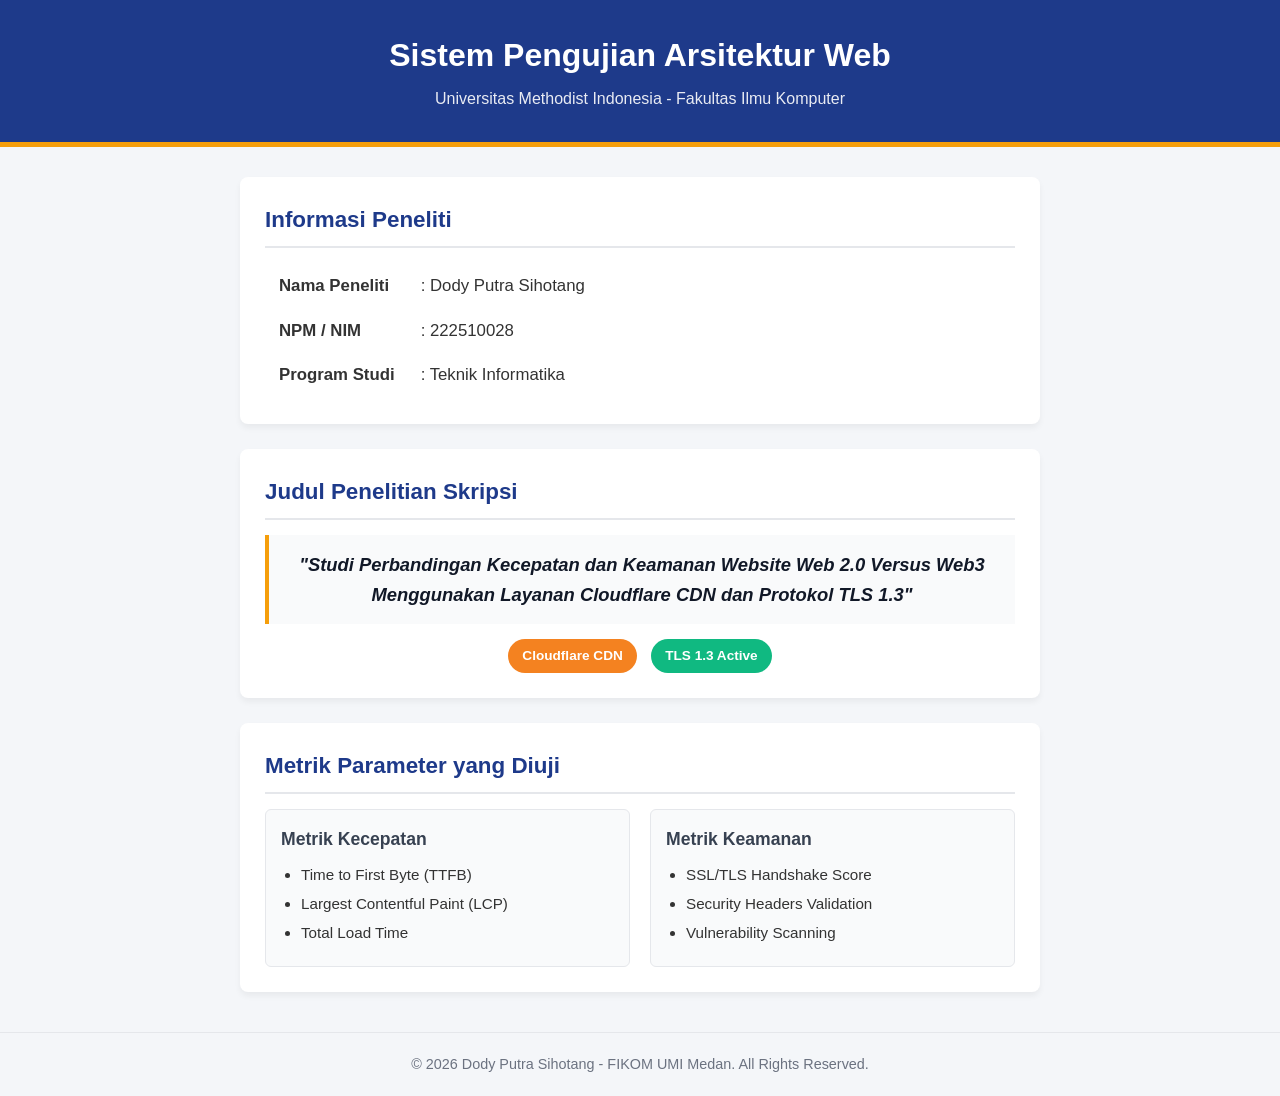
==== index.html @ 550c1a02 "Add files via upload" ====
<!DOCTYPE html>
<html lang="id">
<head>
    <meta charset="UTF-8">
    <meta name="viewport" content="width=device-width, initial-scale=1.0">
    <title>Infrastruktur Web Komparatif - Dody Putra Sihotang</title>
    <link rel="stylesheet" href="style.css">
</head>
<body>

    <header>
        <div class="container">
            <h1>Sistem Pengujian Arsitektur Web</h1>
            <p>Universitas Methodist Indonesia - Fakultas Ilmu Komputer</p>
        </div>
    </header>

    <main class="container">
        <section class="profile-card">
            <h2>Informasi Peneliti</h2>
            <table class="table-profile">
                <tr>
                    <td><strong>Nama Peneliti</strong></td>
                    <td>: Dody Putra Sihotang</td>
                </tr>
                <tr>
                    <td><strong>NPM / NIM</strong></td>
                    <td>: 222510028</td>
                </tr>
                <tr>
                    <td><strong>Program Studi</strong></td>
                    <td>: Teknik Informatika</td>
                </tr>
            </table>
        </section>

        <section class="research-card">
            <h2>Judul Penelitian Skripsi</h2>
            <p class="thesis-title">
                "Studi Perbandingan Kecepatan dan Keamanan Website Web 2.0 Versus Web3 
                Menggunakan Layanan Cloudflare CDN dan Protokol TLS 1.3"
            </p>
            <div class="badge-container">
                <span class="badge cdn">Cloudflare CDN</span>
                <span class="badge tls">TLS 1.3 Active</span>
            </div>
        </section>

        <section class="metrics-card">
            <h2>Metrik Parameter yang Diuji</h2>
            <div class="grid-metrics">
                <div class="metric-item">
                    <h3>Metrik Kecepatan</h3>
                    <ul>
                        <li>Time to First Byte (TTFB)</li>
                        <li>Largest Contentful Paint (LCP)</li>
                        <li>Total Load Time</li>
                    </ul>
                </div>
                <div class="metric-item">
                    <h3>Metrik Keamanan</h3>
                    <ul>
                        <li>SSL/TLS Handshake Score</li>
                        <li>Security Headers Validation</li>
                        <li>Vulnerability Scanning</li>
                    </ul>
                </div>
            </div>
        </section>
    </main>

    <footer>
        <p>&copy; 2026 Dody Putra Sihotang - FIKOM UMI Medan. All Rights Reserved.</p>
    </footer>

</body>
</html>
---- style.css ----
/* Reset Dasar */
* {
    margin: 0;
    padding: 0;
    box-sizing: border-box;
    font-family: 'Segoe UI', Tahoma, Geneva, Verdana, sans-serif;
}

body {
    background-color: #f4f6f9;
    color: #333;
    line-height: 1.6;
}

.container {
    width: 90%;
    max-width: 800px;
    margin: 0 auto;
}

/* Header */
header {
    background-color: #1e3a8a;
    color: #ffffff;
    padding: 30px 0;
    text-align: center;
    border-bottom: 5px solid #f59e0b;
    margin-bottom: 30px;
}

header h1 {
    font-size: 2rem;
    margin-bottom: 5px;
}

header p {
    font-size: 1rem;
    opacity: 0.9;
}

/* Kartu Konten */
section {
    background: #ffffff;
    padding: 25px;
    margin-bottom: 25px;
    border-radius: 8px;
    box-shadow: 0 4px 6px rgba(0, 0, 0, 0.05);
}

section h2 {
    color: #1e3a8a;
    font-size: 1.4rem;
    margin-bottom: 15px;
    border-bottom: 2px solid #e5e7eb;
    padding-bottom: 8px;
}

/* Tabel Profil */
.table-profile td {
    padding: 8px 12px;
    font-size: 1.05rem;
}

/* Judul Skripsi */
.thesis-title {
    font-size: 1.15rem;
    font-weight: 600;
    color: #111827;
    font-style: italic;
    text-align: center;
    padding: 15px;
    background-color: #f9fafb;
    border-left: 4px solid #f59e0b;
    margin-bottom: 15px;
}

/* Badge komponen */
.badge-container {
    text-align: center;
}

.badge {
    display: inline-block;
    padding: 6px 14px;
    margin: 0 5px;
    font-size: 0.85rem;
    font-weight: bold;
    border-radius: 20px;
    color: #fff;
}

.badge.cdn { background-color: #f48220; } /* Warna Khas Cloudflare */
.badge.tls { background-color: #10b981; }

/* Grid Metrik */
.grid-metrics {
    display: grid;
    grid-template-columns: 1fr 1fr;
    gap: 20px;
}

.metric-item {
    background-color: #f9fafb;
    padding: 15px;
    border-radius: 6px;
    border: 1px solid #e5e7eb;
}

.metric-item h3 {
    font-size: 1.1rem;
    color: #374151;
    margin-bottom: 10px;
}

.metric-item ul {
    padding-left: 20px;
}

.metric-item li {
    margin-bottom: 5px;
    font-size: 0.95rem;
}

/* Footer */
footer {
    text-align: center;
    padding: 20px 0;
    margin-top: 40px;
    font-size: 0.9rem;
    color: #6b7280;
    border-top: 1px solid #e5e7eb;
}

/* Responsif Mobile */
@media (max-width: 600px) {
    .grid-metrics {
        grid-template-columns: 1fr;
    }
}
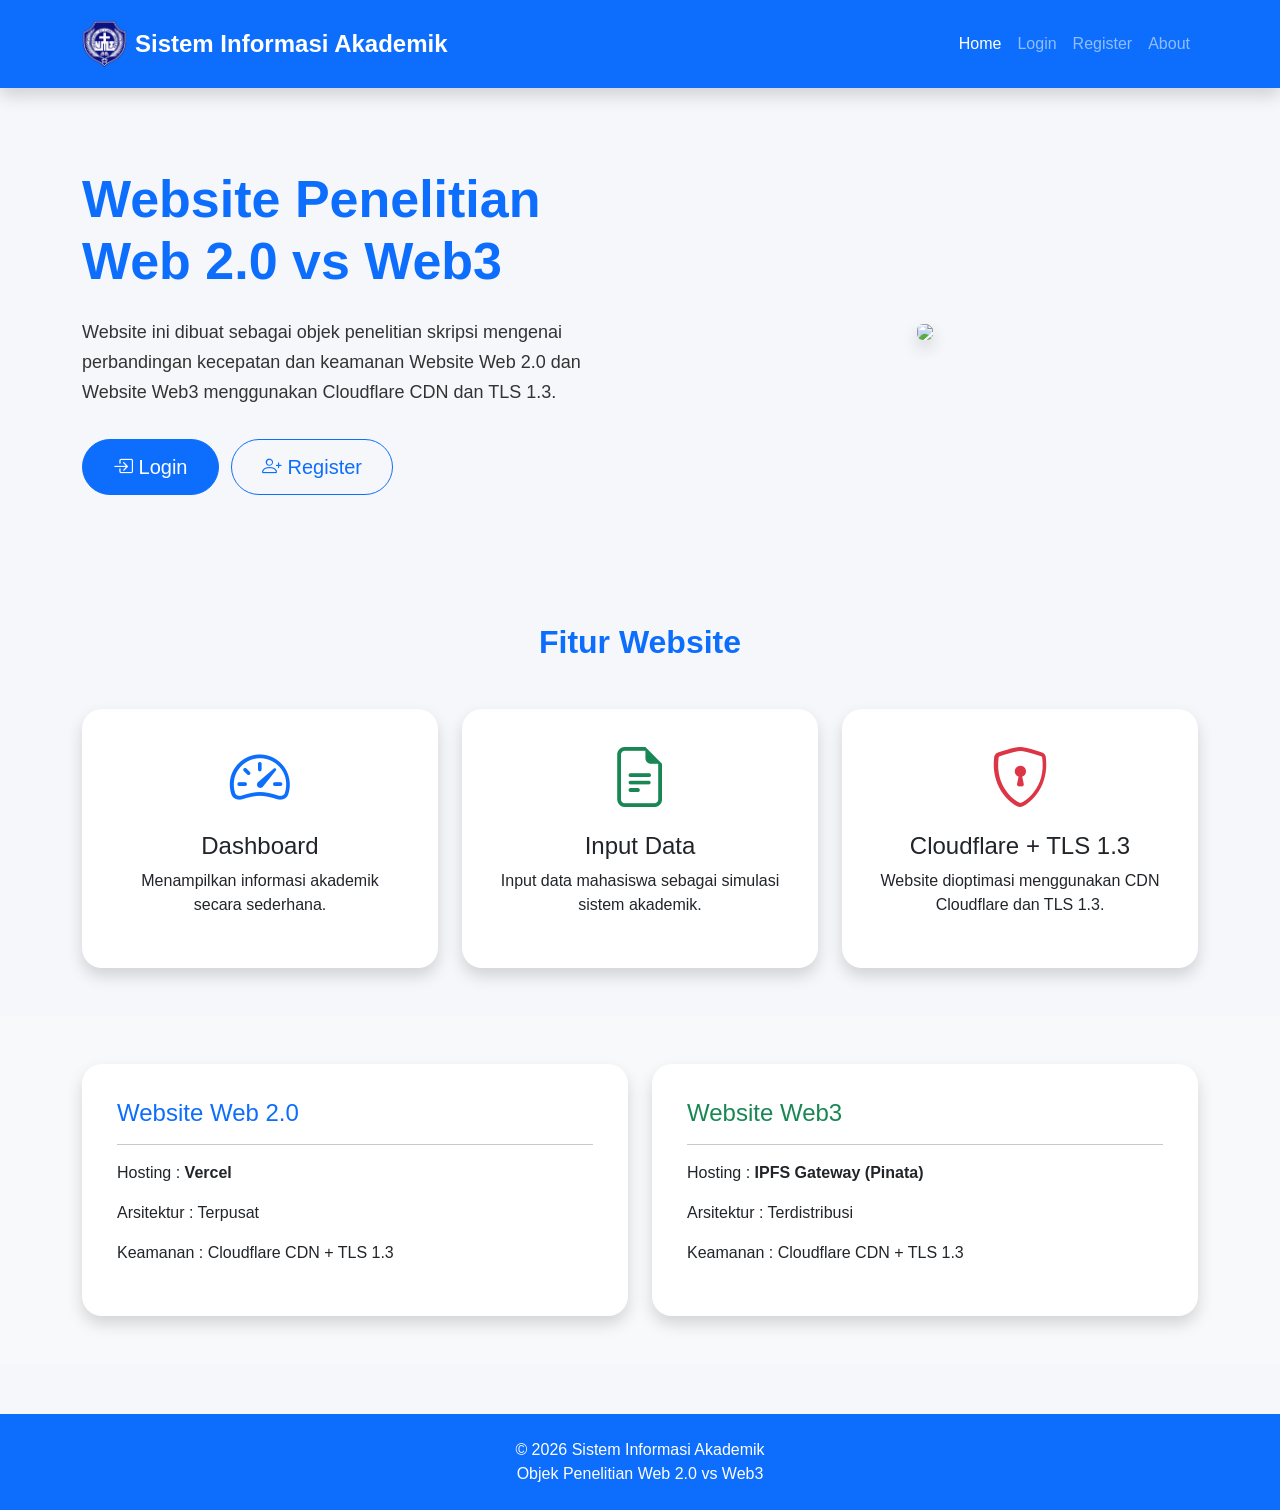
==== commit f6df6070: "Add files via upload" ====
--- a/index.html
+++ b/index.html
@@ -3,75 +3,356 @@
 <head>
     <meta charset="UTF-8">
     <meta name="viewport" content="width=device-width, initial-scale=1.0">
-    <title>Infrastruktur Web Komparatif - Dody Putra Sihotang</title>
-    <link rel="stylesheet" href="style.css">
+    <title>Sistem Informasi Akademik</title>
+
+    <!-- Bootstrap -->
+    <link href="https://cdn.jsdelivr.net/npm/bootstrap@5.3.3/dist/css/bootstrap.min.css" rel="stylesheet">
+
+    <!-- Bootstrap Icons -->
+    <link rel="stylesheet"
+        href="https://cdn.jsdelivr.net/npm/bootstrap-icons@1.11.3/font/bootstrap-icons.min.css">
+
+    <!-- CSS -->
+    <link rel="stylesheet" href="css/style.css">
 </head>
+
 <body>
 
-    <header>
-        <div class="container">
-            <h1>Sistem Pengujian Arsitektur Web</h1>
-            <p>Universitas Methodist Indonesia - Fakultas Ilmu Komputer</p>
+<!-- Navbar -->
+
+<nav class="navbar navbar-expand-lg navbar-dark bg-primary shadow">
+    <div class="container">
+
+         <a class="navbar-brand fw-bold d-flex align-items-center" href="index.html">
+
+         <img src="assets/logoumi.png"
+         alt="Logo"
+         width="45"
+         class="me-2">
+
+            Sistem Informasi Akademik
+
+        </a>
+
+        <button class="navbar-toggler"
+            data-bs-toggle="collapse"
+            data-bs-target="#menu">
+            <span class="navbar-toggler-icon"></span>
+        </button>
+
+        <div class="collapse navbar-collapse" id="menu">
+
+            <ul class="navbar-nav ms-auto">
+
+                <li class="nav-item">
+                    <a class="nav-link active" href="index.html">
+                        Home
+                    </a>
+                </li>
+
+                <li class="nav-item">
+                    <a class="nav-link" href="login.html">
+                        Login
+                    </a>
+                </li>
+
+                <li class="nav-item">
+                    <a class="nav-link" href="register.html">
+                        Register
+                    </a>
+                </li>
+
+                <li class="nav-item">
+                    <a class="nav-link" href="about.html">
+                        About
+                    </a>
+                </li>
+
+            </ul>
+
         </div>
-    </header>
-
-    <main class="container">
-        <section class="profile-card">
-            <h2>Informasi Peneliti</h2>
-            <table class="table-profile">
-                <tr>
-                    <td><strong>Nama Peneliti</strong></td>
-                    <td>: Dody Putra Sihotang</td>
-                </tr>
-                <tr>
-                    <td><strong>NPM / NIM</strong></td>
-                    <td>: 222510028</td>
-                </tr>
-                <tr>
-                    <td><strong>Program Studi</strong></td>
-                    <td>: Teknik Informatika</td>
-                </tr>
-            </table>
-        </section>
-
-        <section class="research-card">
-            <h2>Judul Penelitian Skripsi</h2>
-            <p class="thesis-title">
-                "Studi Perbandingan Kecepatan dan Keamanan Website Web 2.0 Versus Web3 
-                Menggunakan Layanan Cloudflare CDN dan Protokol TLS 1.3"
-            </p>
-            <div class="badge-container">
-                <span class="badge cdn">Cloudflare CDN</span>
-                <span class="badge tls">TLS 1.3 Active</span>
-            </div>
-        </section>
-
-        <section class="metrics-card">
-            <h2>Metrik Parameter yang Diuji</h2>
-            <div class="grid-metrics">
-                <div class="metric-item">
-                    <h3>Metrik Kecepatan</h3>
-                    <ul>
-                        <li>Time to First Byte (TTFB)</li>
-                        <li>Largest Contentful Paint (LCP)</li>
-                        <li>Total Load Time</li>
-                    </ul>
-                </div>
-                <div class="metric-item">
-                    <h3>Metrik Keamanan</h3>
-                    <ul>
-                        <li>SSL/TLS Handshake Score</li>
-                        <li>Security Headers Validation</li>
-                        <li>Vulnerability Scanning</li>
-                    </ul>
-                </div>
-            </div>
-        </section>
-    </main>
-
-    <footer>
-        <p>&copy; 2026 Dody Putra Sihotang - FIKOM UMI Medan. All Rights Reserved.</p>
-    </footer>
+
+    </div>
+</nav>
+
+<!-- Hero -->
+
+<section class="hero">
+
+<div class="container">
+
+<div class="row align-items-center">
+
+<div class="col-lg-6">
+
+<h1 class="fw-bold mb-4">
+
+Website Penelitian
+
+<br>
+
+Web 2.0 vs Web3
+
+</h1>
+
+<p class="lead">
+
+Website ini dibuat sebagai objek penelitian skripsi mengenai
+perbandingan kecepatan dan keamanan Website Web 2.0 dan
+Website Web3 menggunakan Cloudflare CDN dan TLS 1.3.
+
+</p>
+
+<a href="login.html" class="btn btn-primary btn-lg mt-3">
+
+<i class="bi bi-box-arrow-in-right"></i>
+
+Login
+
+</a>
+
+<a href="register.html" class="btn btn-outline-primary btn-lg mt-3 ms-2">
+
+<i class="bi bi-person-plus"></i>
+
+Register
+
+</a>
+
+</div>
+
+<div class="col-lg-6 text-center">
+
+<img src="https://images.unsplash.com/photo-1516321318423-f06f85e504b3?w=900"
+class="img-fluid rounded shadow">
+
+</div>
+
+</div>
+
+</div>
+
+</section>
+
+<!-- Fitur -->
+
+<section class="py-5">
+
+<div class="container">
+
+<h2 class="text-center fw-bold mb-5">
+
+Fitur Website
+
+</h2>
+
+<div class="row g-4">
+
+<div class="col-md-4">
+
+<div class="card shadow border-0 h-100">
+
+<div class="card-body text-center">
+
+<i class="bi bi-speedometer2 display-4 text-primary"></i>
+
+<h4 class="mt-3">
+
+Dashboard
+
+</h4>
+
+<p>
+
+Menampilkan informasi akademik secara sederhana.
+
+</p>
+
+</div>
+
+</div>
+
+</div>
+
+<div class="col-md-4">
+
+<div class="card shadow border-0 h-100">
+
+<div class="card-body text-center">
+
+<i class="bi bi-file-earmark-text display-4 text-success"></i>
+
+<h4 class="mt-3">
+
+Input Data
+
+</h4>
+
+<p>
+
+Input data mahasiswa sebagai simulasi sistem akademik.
+
+</p>
+
+</div>
+
+</div>
+
+</div>
+
+<div class="col-md-4">
+
+<div class="card shadow border-0 h-100">
+
+<div class="card-body text-center">
+
+<i class="bi bi-shield-lock display-4 text-danger"></i>
+
+<h4 class="mt-3">
+
+Cloudflare + TLS 1.3
+
+</h4>
+
+<p>
+
+Website dioptimasi menggunakan CDN Cloudflare dan TLS 1.3.
+
+</p>
+
+</div>
+
+</div>
+
+</div>
+
+</div>
+
+</div>
+
+</section>
+
+<!-- Informasi -->
+
+<section class="bg-light py-5">
+
+<div class="container">
+
+<div class="row">
+
+<div class="col-md-6">
+
+<div class="card shadow">
+
+<div class="card-body">
+
+<h4 class="text-primary">
+
+Website Web 2.0
+
+</h4>
+
+<hr>
+
+<p>
+
+Hosting :
+
+<b>Vercel</b>
+
+</p>
+
+<p>
+
+Arsitektur :
+
+Terpusat
+
+</p>
+
+<p>
+
+Keamanan :
+
+Cloudflare CDN + TLS 1.3
+
+</p>
+
+</div>
+
+</div>
+
+</div>
+
+<div class="col-md-6">
+
+<div class="card shadow">
+
+<div class="card-body">
+
+<h4 class="text-success">
+
+Website Web3
+
+</h4>
+
+<hr>
+
+<p>
+
+Hosting :
+
+<b>IPFS Gateway (Pinata)</b>
+
+</p>
+
+<p>
+
+Arsitektur :
+
+Terdistribusi
+
+</p>
+
+<p>
+
+Keamanan :
+
+Cloudflare CDN + TLS 1.3
+
+</p>
+
+</div>
+
+</div>
+
+</div>
+
+</div>
+
+</div>
+
+</section>
+
+<!-- Footer -->
+
+<footer class="bg-primary text-white text-center p-4">
+
+<p class="mb-0">
+
+© 2026 Sistem Informasi Akademik
+
+<br>
+
+Objek Penelitian Web 2.0 vs Web3
+
+</p>
+
+</footer>
+
+<script src="https://cdn.jsdelivr.net/npm/bootstrap@5.3.3/dist/js/bootstrap.bundle.min.js"></script>
+
+<script src="js/script.js"></script>
 
 </body>
 </html>
--- a/css/style.css
+++ b/css/style.css
@@ -0,0 +1,266 @@
+/* ================================
+   GLOBAL
+================================ */
+
+*{
+    margin:0;
+    padding:0;
+    box-sizing:border-box;
+    scroll-behavior:smooth;
+}
+
+body{
+    font-family:'Segoe UI',sans-serif;
+    background:#f5f7fb;
+    color:#333;
+}
+
+/* ================================
+   NAVBAR
+================================ */
+
+.navbar{
+    padding:15px 0;
+}
+
+.navbar-brand{
+    font-size:24px;
+}
+
+.nav-link{
+    font-weight:500;
+    transition:.3s;
+}
+
+.nav-link:hover{
+    color:#ffd43b !important;
+}
+
+/* ================================
+   HERO
+================================ */
+
+.hero{
+    padding:80px 0;
+}
+
+.hero h1{
+    font-size:52px;
+    color:#0d6efd;
+}
+
+.hero p{
+    font-size:18px;
+    line-height:30px;
+}
+
+.hero img{
+    border-radius:20px;
+}
+
+/* ================================
+   BUTTON
+================================ */
+
+.btn{
+    border-radius:50px;
+    padding:12px 30px;
+}
+
+/* ================================
+   CARD
+================================ */
+
+.card{
+    border:none;
+    border-radius:20px;
+    transition:.3s;
+}
+
+.card:hover{
+
+    transform:translateY(-8px);
+
+    box-shadow:0 15px 35px rgba(0,0,0,.15);
+
+}
+
+.card-body{
+
+    padding:35px;
+
+}
+
+.card i{
+
+    font-size:60px;
+
+}
+
+/* ================================
+   SECTION
+================================ */
+
+section{
+
+    padding-top:50px;
+
+    padding-bottom:50px;
+
+}
+
+h2{
+
+    color:#0d6efd;
+
+}
+
+/* ================================
+   FOOTER
+================================ */
+
+footer{
+
+    margin-top:50px;
+
+}
+
+footer p{
+
+    font-size:16px;
+
+}
+
+/* ================================
+   FORM
+================================ */
+
+.form-control{
+
+    border-radius:12px;
+
+    padding:12px;
+
+}
+
+.form-control:focus{
+
+    box-shadow:none;
+
+    border-color:#0d6efd;
+
+}
+
+.form-box{
+
+    background:#fff;
+
+    padding:40px;
+
+    border-radius:20px;
+
+    box-shadow:0 10px 30px rgba(0,0,0,.1);
+
+}
+
+/* ================================
+   DASHBOARD
+================================ */
+
+.dashboard-card{
+
+    border-radius:20px;
+
+    color:white;
+
+    padding:30px;
+
+}
+
+.bg-blue{
+
+    background:#0d6efd;
+
+}
+
+.bg-green{
+
+    background:#198754;
+
+}
+
+.bg-orange{
+
+    background:#fd7e14;
+
+}
+
+.dashboard-card h3{
+
+    font-size:40px;
+
+}
+
+.dashboard-card p{
+
+    margin:0;
+
+}
+
+/* ================================
+   TABLE
+================================ */
+
+table{
+
+    background:white;
+
+    border-radius:15px;
+
+    overflow:hidden;
+
+}
+
+/* ================================
+   RESPONSIVE
+================================ */
+
+@media(max-width:992px){
+
+.hero{
+
+text-align:center;
+
+}
+
+.hero h1{
+
+font-size:38px;
+
+}
+
+.hero img{
+
+margin-top:40px;
+
+}
+
+}
+
+@media(max-width:576px){
+
+.hero h1{
+
+font-size:30px;
+
+}
+
+.btn{
+
+width:100%;
+
+margin-top:10px;
+
+}
+
+}
